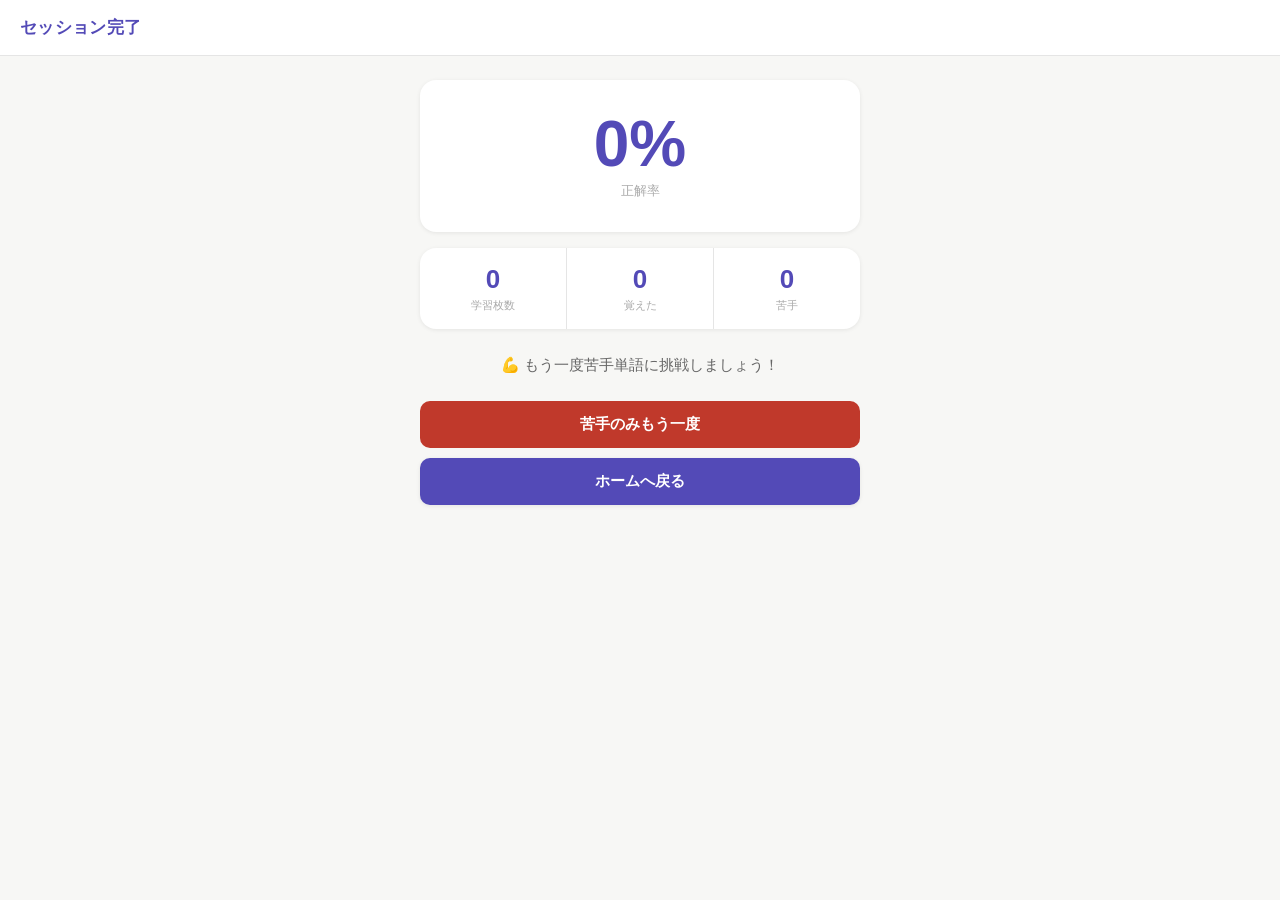
==== result.html @ 5a457d98 "feat: result.html・result.js作成・結果画面のCSS追加" ====
<!DOCTYPE html>
<html lang="ja">
<head>
  <meta charset="UTF-8">
  <meta name="viewport" content="width=device-width, initial-scale=1.0">
  <title>結果 — TOEIC 990 Trainer</title>
  <link rel="stylesheet" href="css/style.css">
</head>
<body>

  <!-- ヘッダー -->
  <header class="header">
    <span class="header__title">セッション完了</span>
  </header>

  <!-- メインコンテンツ -->
  <main class="main">

    <!-- スコア -->
    <section class="result-score" aria-label="正解率">
      <p class="result-score__num" id="score-percent">0%</p>
      <p class="result-score__label">正解率</p>
    </section>

    <!-- 統計 -->
    <section class="stats" aria-label="セッション結果">
      <div class="stats__item">
        <span class="stats__num" id="result-studied">0</span>
        <span class="stats__label">学習枚数</span>
      </div>
      <div class="stats__item">
        <span class="stats__num" id="result-correct">0</span>
        <span class="stats__label">覚えた</span>
      </div>
      <div class="stats__item">
        <span class="stats__num" id="result-miss">0</span>
        <span class="stats__label">苦手</span>
      </div>
    </section>

    <!-- メッセージ -->
    <p class="result-message" id="result-message"></p>

    <!-- アクションボタン -->
    <div class="actions">
      <button class="btn btn--danger" id="retry-btn">苦手のみもう一度</button>
      <button class="btn btn--primary" id="home-btn">ホームへ戻る</button>
    </div>

  </main>

  <!-- JS読み込み -->
  <script src="js/storage.js"></script>
  <script src="js/result.js"></script>

</body>
</html>
---- css/style.css ----
/* ===================================
   TOEIC 990 Trainer — style.css
   =================================== */

/* --- CSS変数（カラーパレット） --- */
:root {
  --color-primary:    #534AB7;
  --color-primary-lt: #EEEDFE;
  --color-success:    #2D7A3A;
  --color-success-lt: #EAF3DE;
  --color-danger:     #C0392B;
  --color-danger-lt:  #FCEBEB;
  --color-warning-lt: #FAEEDA;
  --color-warning:    #633806;
  --color-text:       #1A1A1A;
  --color-text-sub:   #666666;
  --color-text-muted: #AAAAAA;
  --color-border:     #E5E5E5;
  --color-bg:         #F7F7F5;
  --color-bg-card:    #FFFFFF;
  --radius-sm:  6px;
  --radius-md:  10px;
  --radius-lg:  16px;
  --shadow-sm:  0 1px 4px rgba(0,0,0,0.08);
  --shadow-md:  0 4px 16px rgba(0,0,0,0.10);
}

/* --- リセット --- */
*, *::before, *::after {
  box-sizing: border-box;
  margin: 0;
  padding: 0;
}

body {
  font-family: "Hiragino Sans", "Noto Sans JP", sans-serif;
  background: var(--color-bg);
  color: var(--color-text);
  min-height: 100vh;
  display: flex;
  flex-direction: column;
}

/* --- ヘッダー --- */
.header {
  background: var(--color-bg-card);
  border-bottom: 1px solid var(--color-border);
  padding: 0 1.25rem;
  height: 56px;
  display: flex;
  align-items: center;
  justify-content: space-between;
  position: sticky;
  top: 0;
  z-index: 100;
}

.header__title {
  font-size: 17px;
  font-weight: 600;
  color: var(--color-primary);
  letter-spacing: 0.02em;
}

.header__settings {
  background: none;
  border: none;
  font-size: 20px;
  cursor: pointer;
  color: var(--color-text-sub);
  padding: 6px;
  border-radius: var(--radius-sm);
  transition: background 0.15s;
}

.header__settings:hover {
  background: var(--color-bg);
}

/* --- メイン --- */
.main {
  flex: 1;
  padding: 1.5rem 1.25rem;
  max-width: 480px;
  width: 100%;
  margin: 0 auto;
  display: flex;
  flex-direction: column;
  gap: 1rem;
}

/* --- 進捗サマリー --- */
.stats {
  background: var(--color-bg-card);
  border-radius: var(--radius-lg);
  box-shadow: var(--shadow-sm);
  display: flex;
  divide: row;
}

.stats__item {
  flex: 1;
  padding: 1rem 0.5rem;
  text-align: center;
  border-right: 1px solid var(--color-border);
}

.stats__item:last-child {
  border-right: none;
}

.stats__num {
  display: block;
  font-size: 26px;
  font-weight: 600;
  color: var(--color-primary);
  line-height: 1.2;
}

.stats__label {
  display: block;
  font-size: 11px;
  color: var(--color-text-muted);
  margin-top: 3px;
}

/* --- ステータスバッジ --- */
.status-badges {
  display: flex;
  gap: 8px;
  flex-wrap: wrap;
}

.badge {
  font-size: 12px;
  font-weight: 500;
  padding: 5px 12px;
  border-radius: 999px;
}

.badge--new      { background: #E6F1FB; color: #0C447C; }
.badge--learning { background: var(--color-warning-lt); color: var(--color-warning); }
.badge--mastered { background: var(--color-success-lt); color: var(--color-success); }

/* --- アクションボタン --- */
.actions {
  display: flex;
  flex-direction: column;
  gap: 10px;
}

.btn {
  width: 100%;
  padding: 14px;
  border: none;
  border-radius: var(--radius-md);
  font-size: 15px;
  font-weight: 600;
  cursor: pointer;
  transition: opacity 0.15s, transform 0.1s;
}

.btn:active {
  transform: scale(0.98);
  opacity: 0.85;
}

.btn--primary {
  background: var(--color-primary);
  color: #fff;
  box-shadow: var(--shadow-sm);
}

.btn--primary:hover {
  opacity: 0.9;
}

.btn--neutral {
  background: var(--color-bg-card);
  color: var(--color-text);
  border: 1px solid var(--color-border);
}

.btn--neutral:hover {
  background: var(--color-bg);
}

.btn--danger {
  background: var(--color-danger);
  color: #fff;
}

.btn--success {
  background: var(--color-success);
  color: #fff;
}

/* --- フッター --- */
.footer {
  text-align: center;
  padding: 1rem;
  font-size: 11px;
  color: var(--color-text-muted);
}


/* ===================================
   学習画面（study.html）
   =================================== */

/* --- プログレスバー --- */
.progress-bar {
  height: 6px;
  background: var(--color-border);
  border-radius: 999px;
  overflow: hidden;
}

.progress-bar__fill {
  height: 100%;
  background: var(--color-primary);
  border-radius: 999px;
  width: 0%;
  transition: width 0.3s ease;
}

/* --- カードラッパー --- */
.card-wrap {
  perspective: 1000px;
  min-height: 260px;
}

/* --- フリップカード --- */
.card {
  width: 100%;
  min-height: 260px;
  position: relative;
  transform-style: preserve-3d;
  transition: transform 0.45s ease;
  cursor: pointer;
  border-radius: var(--radius-lg);
}

.card.is-flipped {
  transform: rotateY(180deg);
}

.card__front,
.card__back {
  position: absolute;
  inset: 0;
  backface-visibility: hidden;
  border-radius: var(--radius-lg);
  box-shadow: var(--shadow-md);
  display: flex;
  flex-direction: column;
  align-items: center;
  justify-content: center;
  padding: 2rem 1.5rem;
  gap: 0.75rem;
}

.card__front {
  background: var(--color-bg-card);
}

.card__back {
  background: var(--color-primary-lt);
  transform: rotateY(180deg);
}

/* --- カード内テキスト --- */
.card__pos {
  font-size: 13px;
  color: var(--color-text-muted);
  font-style: italic;
}

.card__word {
  font-size: 32px;
  font-weight: 700;
  color: var(--color-text);
  letter-spacing: 0.02em;
  text-align: center;
}

.card__hint {
  font-size: 12px;
  color: var(--color-text-muted);
  margin-top: 0.5rem;
}

.card__meaning {
  font-size: 20px;
  font-weight: 600;
  color: var(--color-primary);
  text-align: center;
}

.card__example {
  font-size: 13px;
  color: var(--color-text);
  text-align: center;
  line-height: 1.6;
}

.card__example-ja {
  font-size: 12px;
  color: var(--color-text-sub);
  text-align: center;
  line-height: 1.6;
}

/* --- 発音ボタン --- */
.card__speak {
  background: none;
  border: none;
  font-size: 22px;
  cursor: pointer;
  padding: 4px 8px;
  border-radius: var(--radius-sm);
  transition: transform 0.1s;
}

.card__speak:active {
  transform: scale(0.9);
}

/* --- 仕分けボタン --- */
.judge-buttons {
  display: flex;
  gap: 12px;
}

.judge-buttons .btn {
  flex: 1;
}


/* ===================================
   セッション完了画面（result.html）
   =================================== */

/* --- スコア表示 --- */
.result-score {
  text-align: center;
  background: var(--color-bg-card);
  border-radius: var(--radius-lg);
  box-shadow: var(--shadow-sm);
  padding: 2rem 1rem;
}

.result-score__num {
  font-size: 64px;
  font-weight: 700;
  color: var(--color-primary);
  line-height: 1;
}

.result-score__label {
  font-size: 13px;
  color: var(--color-text-muted);
  margin-top: 6px;
}

/* --- メッセージ --- */
.result-message {
  text-align: center;
  font-size: 15px;
  color: var(--color-text-sub);
  padding: 0.5rem 0;
  line-height: 1.6;
}
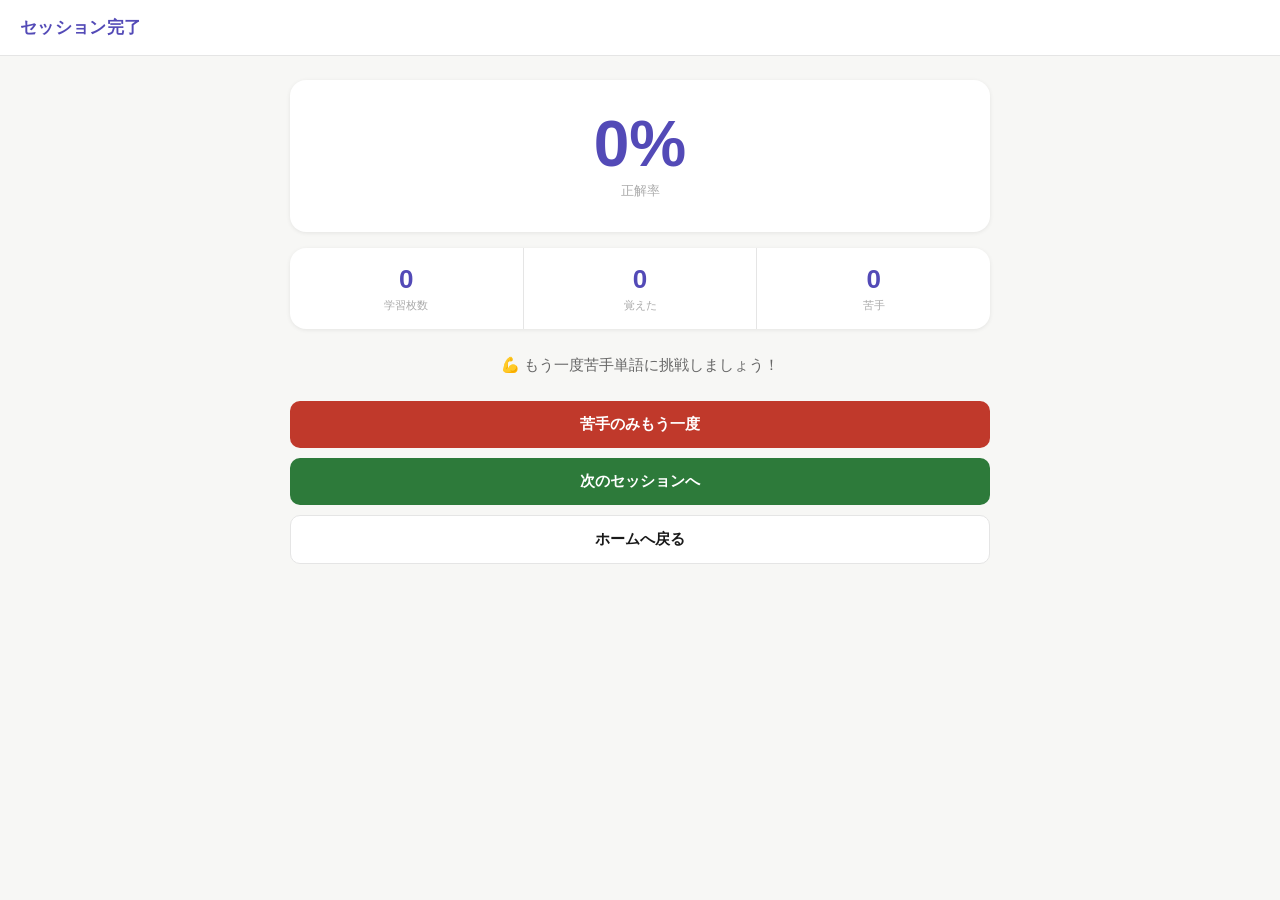
==== commit e99136a6: "feat: 出題ロジック改善・UI機能追加・単語データ追加　- 出題アルゴリズムを改善：未出題単語を優先してランダム出題　- セッション完了画面に「次のセッションへ」ボタンを追加　- 出題済み単語ID" ====
--- a/result.html
+++ b/result.html
@@ -1,11 +1,13 @@
 <!DOCTYPE html>
 <html lang="ja">
+
 <head>
   <meta charset="UTF-8">
   <meta name="viewport" content="width=device-width, initial-scale=1.0">
   <title>結果 — TOEIC 990 Trainer</title>
   <link rel="stylesheet" href="css/style.css">
 </head>
+
 <body>
 
   <!-- ヘッダー -->
@@ -44,7 +46,8 @@
     <!-- アクションボタン -->
     <div class="actions">
       <button class="btn btn--danger" id="retry-btn">苦手のみもう一度</button>
-      <button class="btn btn--primary" id="home-btn">ホームへ戻る</button>
+      <button class="btn btn--success" id="next-btn">次のセッションへ</button>
+      <button class="btn btn--neutral" id="home-btn">ホームへ戻る</button>
     </div>
 
   </main>
@@ -54,4 +57,5 @@
   <script src="js/result.js"></script>
 
 </body>
-</html>
+
+</html>
--- a/css/style.css
+++ b/css/style.css
@@ -4,29 +4,31 @@
 
 /* --- CSS変数（カラーパレット） --- */
 :root {
-  --color-primary:    #534AB7;
+  --color-primary: #534AB7;
   --color-primary-lt: #EEEDFE;
-  --color-success:    #2D7A3A;
+  --color-success: #2D7A3A;
   --color-success-lt: #EAF3DE;
-  --color-danger:     #C0392B;
-  --color-danger-lt:  #FCEBEB;
+  --color-danger: #C0392B;
+  --color-danger-lt: #FCEBEB;
   --color-warning-lt: #FAEEDA;
-  --color-warning:    #633806;
-  --color-text:       #1A1A1A;
-  --color-text-sub:   #666666;
+  --color-warning: #633806;
+  --color-text: #1A1A1A;
+  --color-text-sub: #666666;
   --color-text-muted: #AAAAAA;
-  --color-border:     #E5E5E5;
-  --color-bg:         #F7F7F5;
-  --color-bg-card:    #FFFFFF;
-  --radius-sm:  6px;
-  --radius-md:  10px;
-  --radius-lg:  16px;
-  --shadow-sm:  0 1px 4px rgba(0,0,0,0.08);
-  --shadow-md:  0 4px 16px rgba(0,0,0,0.10);
+  --color-border: #E5E5E5;
+  --color-bg: #F7F7F5;
+  --color-bg-card: #FFFFFF;
+  --radius-sm: 6px;
+  --radius-md: 10px;
+  --radius-lg: 16px;
+  --shadow-sm: 0 1px 4px rgba(0, 0, 0, 0.08);
+  --shadow-md: 0 4px 16px rgba(0, 0, 0, 0.10);
 }
 
 /* --- リセット --- */
-*, *::before, *::after {
+*,
+*::before,
+*::after {
   box-sizing: border-box;
   margin: 0;
   padding: 0;
@@ -81,7 +83,7 @@
 .main {
   flex: 1;
   padding: 1.5rem 1.25rem;
-  max-width: 480px;
+  max-width: 740px;
   width: 100%;
   margin: 0 auto;
   display: flex;
@@ -138,9 +140,20 @@
   border-radius: 999px;
 }
 
-.badge--new      { background: #E6F1FB; color: #0C447C; }
-.badge--learning { background: var(--color-warning-lt); color: var(--color-warning); }
-.badge--mastered { background: var(--color-success-lt); color: var(--color-success); }
+.badge--new {
+  background: #E6F1FB;
+  color: #0C447C;
+}
+
+.badge--learning {
+  background: var(--color-warning-lt);
+  color: var(--color-warning);
+}
+
+.badge--mastered {
+  background: var(--color-success-lt);
+  color: var(--color-success);
+}
 
 /* --- アクションボタン --- */
 .actions {
@@ -239,6 +252,11 @@
   transition: transform 0.45s ease;
   cursor: pointer;
   border-radius: var(--radius-lg);
+  transition: transform 0.45s ease, box-shadow 0.15s;
+}
+
+.card:hover {
+  box-shadow: var(--shadow-md);
 }
 
 .card.is-flipped {
@@ -286,29 +304,45 @@
 
 .card__hint {
   font-size: 12px;
-  color: var(--color-text-muted);
-  margin-top: 0.5rem;
+  color: var(--color-primary);
+  margin-top: 0.75rem;
+  border: 1px solid var(--color-primary);
+  border-radius: 999px;
+  padding: 5px 16px;
+  background: var(--color-primary-lt);
+  transition: background 0.15s, color 0.15s;
+}
+
+.card:hover .card__hint {
+  background: var(--color-primary);
+  color: #fff;
 }
 
 .card__meaning {
-  font-size: 20px;
+  font-size: 22px;
   font-weight: 600;
   color: var(--color-primary);
   text-align: center;
 }
 
 .card__example {
-  font-size: 13px;
+  font-size: 18px;
   color: var(--color-text);
   text-align: center;
   line-height: 1.6;
 }
 
 .card__example-ja {
-  font-size: 12px;
+  font-size: 17px;
   color: var(--color-text-sub);
   text-align: center;
   line-height: 1.6;
+}
+
+/* --- 例文ハイライト --- */
+.highlight {
+  color: #e8511ad4;
+  font-weight: 600;
 }
 
 /* --- 発音ボタン --- */
@@ -370,4 +404,210 @@
   color: var(--color-text-sub);
   padding: 0.5rem 0;
   line-height: 1.6;
+}
+
+/* ===================================
+   単語管理画面（manage.html）
+   =================================== */
+
+/* --- 検索バー --- */
+.search-bar {
+  display: flex;
+  gap: 8px;
+  padding: 0.75rem 1.25rem;
+  background: var(--color-bg-card);
+  border-bottom: 1px solid var(--color-border);
+  position: sticky;
+  top: 56px;
+  z-index: 90;
+}
+
+.search-bar__input,
+.search-bar__select {
+  border: 1px solid var(--color-border);
+  border-radius: var(--radius-sm);
+  padding: 8px 10px;
+  font-size: 13px;
+  background: var(--color-bg);
+  color: var(--color-text);
+  outline: none;
+}
+
+.search-bar__input {
+  flex: 1;
+}
+
+.search-bar__input:focus,
+.search-bar__select:focus {
+  border-color: var(--color-primary);
+}
+
+/* --- 追加ボタン（ヘッダー内） --- */
+.btn-add {
+  background: var(--color-primary);
+  color: #fff;
+  border: none;
+  border-radius: var(--radius-sm);
+  padding: 6px 12px;
+  font-size: 12px;
+  font-weight: 600;
+  cursor: pointer;
+}
+
+/* --- 単語一覧 --- */
+.word-list {
+  list-style: none;
+  padding: 0.5rem 1.25rem 2rem;
+  display: flex;
+  flex-direction: column;
+  gap: 8px;
+  max-width: 480px;
+  margin: 0 auto;
+  width: 100%;
+}
+
+.word-item {
+  background: var(--color-bg-card);
+  border-radius: var(--radius-md);
+  padding: 12px 14px;
+  display: flex;
+  align-items: center;
+  gap: 10px;
+  box-shadow: var(--shadow-sm);
+}
+
+.word-item__info {
+  flex: 1;
+  min-width: 0;
+}
+
+.word-item__word {
+  font-size: 15px;
+  font-weight: 600;
+  color: var(--color-text);
+}
+
+.word-item__pos {
+  font-size: 11px;
+  color: var(--color-text-muted);
+  font-style: italic;
+  margin-left: 4px;
+}
+
+.word-item__meaning {
+  font-size: 12px;
+  color: var(--color-text-sub);
+  margin-top: 2px;
+  white-space: nowrap;
+  overflow: hidden;
+  text-overflow: ellipsis;
+}
+
+.word-item__actions {
+  display: flex;
+  gap: 6px;
+  flex-shrink: 0;
+}
+
+.btn-icon {
+  background: none;
+  border: 1px solid var(--color-border);
+  border-radius: var(--radius-sm);
+  padding: 5px 9px;
+  font-size: 13px;
+  cursor: pointer;
+  color: var(--color-text-sub);
+  transition: background 0.15s;
+}
+
+.btn-icon:hover {
+  background: var(--color-bg);
+}
+
+.btn-icon--delete:hover {
+  background: var(--color-danger-lt);
+  border-color: var(--color-danger);
+  color: var(--color-danger);
+}
+
+/* --- モーダル --- */
+.modal-overlay {
+  display: none;
+  position: fixed;
+  inset: 0;
+  background: rgba(0, 0, 0, 0.4);
+  z-index: 200;
+  align-items: center;
+  justify-content: center;
+  padding: 1rem;
+}
+
+.modal-overlay.is-open {
+  display: flex;
+}
+
+.modal {
+  background: var(--color-bg-card);
+  border-radius: var(--radius-lg);
+  padding: 1.5rem;
+  width: 100%;
+  max-width: 480px;
+  max-height: 90vh;
+  overflow-y: auto;
+  display: flex;
+  flex-direction: column;
+  gap: 1rem;
+}
+
+.modal__title {
+  font-size: 17px;
+  font-weight: 600;
+  color: var(--color-text);
+}
+
+.modal__field {
+  display: flex;
+  flex-direction: column;
+  gap: 4px;
+}
+
+.modal__label {
+  font-size: 12px;
+  font-weight: 500;
+  color: var(--color-text-sub);
+}
+
+.modal__input {
+  border: 1px solid var(--color-border);
+  border-radius: var(--radius-sm);
+  padding: 9px 11px;
+  font-size: 14px;
+  color: var(--color-text);
+  background: var(--color-bg);
+  outline: none;
+  width: 100%;
+}
+
+.modal__input:focus {
+  border-color: var(--color-primary);
+}
+
+.modal__input.is-error {
+  border-color: var(--color-danger);
+}
+
+.modal__textarea {
+  resize: vertical;
+  min-height: 72px;
+  font-family: inherit;
+}
+
+.modal__actions {
+  display: flex;
+  gap: 10px;
+  margin-top: 0.5rem;
+}
+
+.modal__actions .btn {
+  flex: 1;
 }
